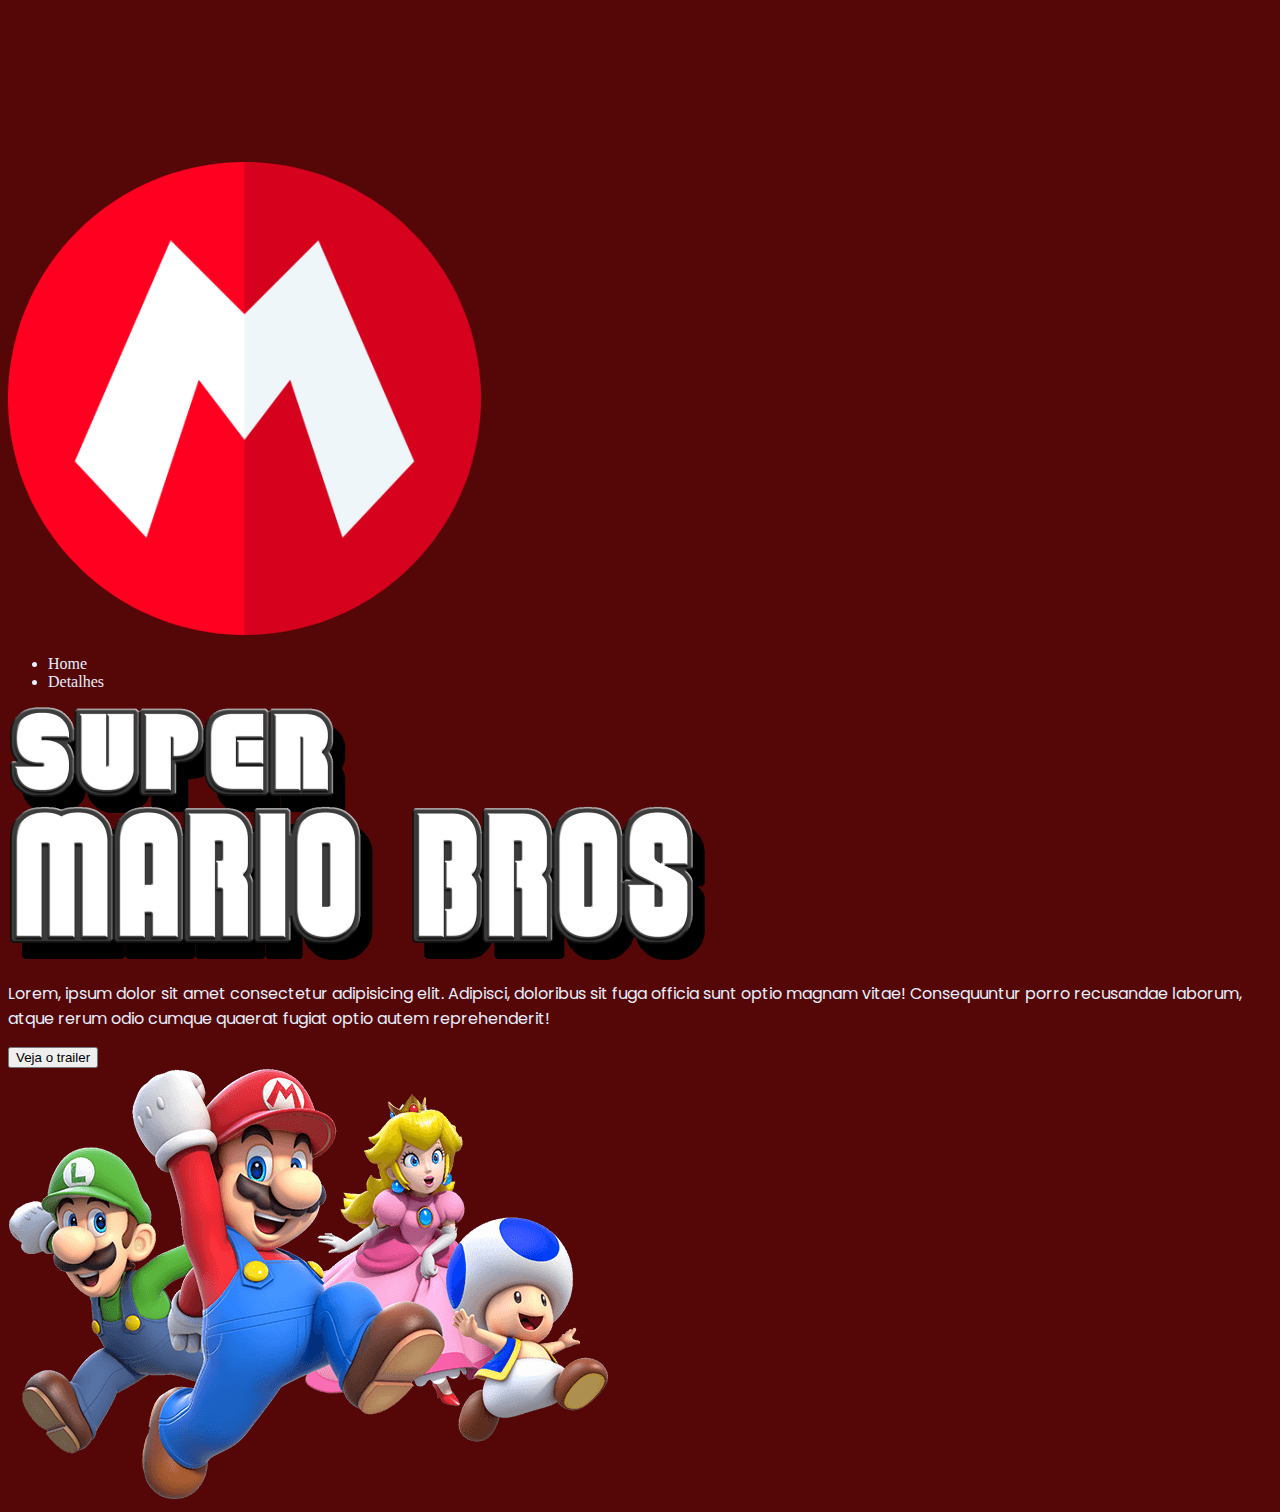
==== index.html @ 3b8373f4 "first commit - html" ====
<!DOCTYPE html>
<html lang="pt-BR">

<head>
    <meta charset="UTF-8">
    <meta http-equiv="X-UA-Compatible" content="IE=edge">
    <meta name="viewport" content="width=device-width, initial-scale=1.0">

    <link rel="preconnect" href="https://fonts.googleapis.com">
    <link rel="preconnect" href="https://fonts.gstatic.com" crossorigin>
    <link
        href="https://fonts.googleapis.com/css2?family=Poppins:wght@100;300;500&family=Roboto+Slab:wght@900&display=swap"
        rel="stylesheet">

    <link rel="stylesheet" href="./src/css/styles.css">

    <link rel="shortcut icon" href="./src/imagens/favicon.ico" type="image/x-icon">

    <title>Super Mario Bross - O Filme</title>
</head>

<body>

    <div class="video-background">
        <video class="video" autoplay loop muted>
            <source src="./src/video/video-mario.mp4" type="video/mp4">
        </video>
    </div>

    <header class="header">
        <a href="">
            <img class="logo" src="./src/imagens/logo-chapeu-mario.png" alt="Mario hat logo">
        </a>
        <nav>
            <ul class="menu">
                <li>Home</li>
                <li>Detalhes</li>
            </ul>
        </nav>
    </header>

    <main class="container">
        <div class="informations">
            <img calss="title-image" src="./src/imagens/titulo.png" alt="film title">
            <p class="description">
                Lorem, ipsum dolor sit amet consectetur adipisicing elit. Adipisci,
                doloribus sit fuga officia sunt optio magnam vitae! Consequuntur porro
                recusandae laborum, atque rerum odio cumque quaerat fugiat optio autem
                reprehenderit!
            </p>
            <button class="button-trailer">
                Veja o trailer
            </button>
        </div>
        <img class="mario" src="./src/imagens/super-mario-chars.png" alt="super mario chars">
    </main>
</body>

</html>
---- src/css/styles.css ----
body {
    background-color: rgb(85, 7, 7);
    color: rgb(231, 238, 252)
}

.description {
    font-family: "poppins";
}
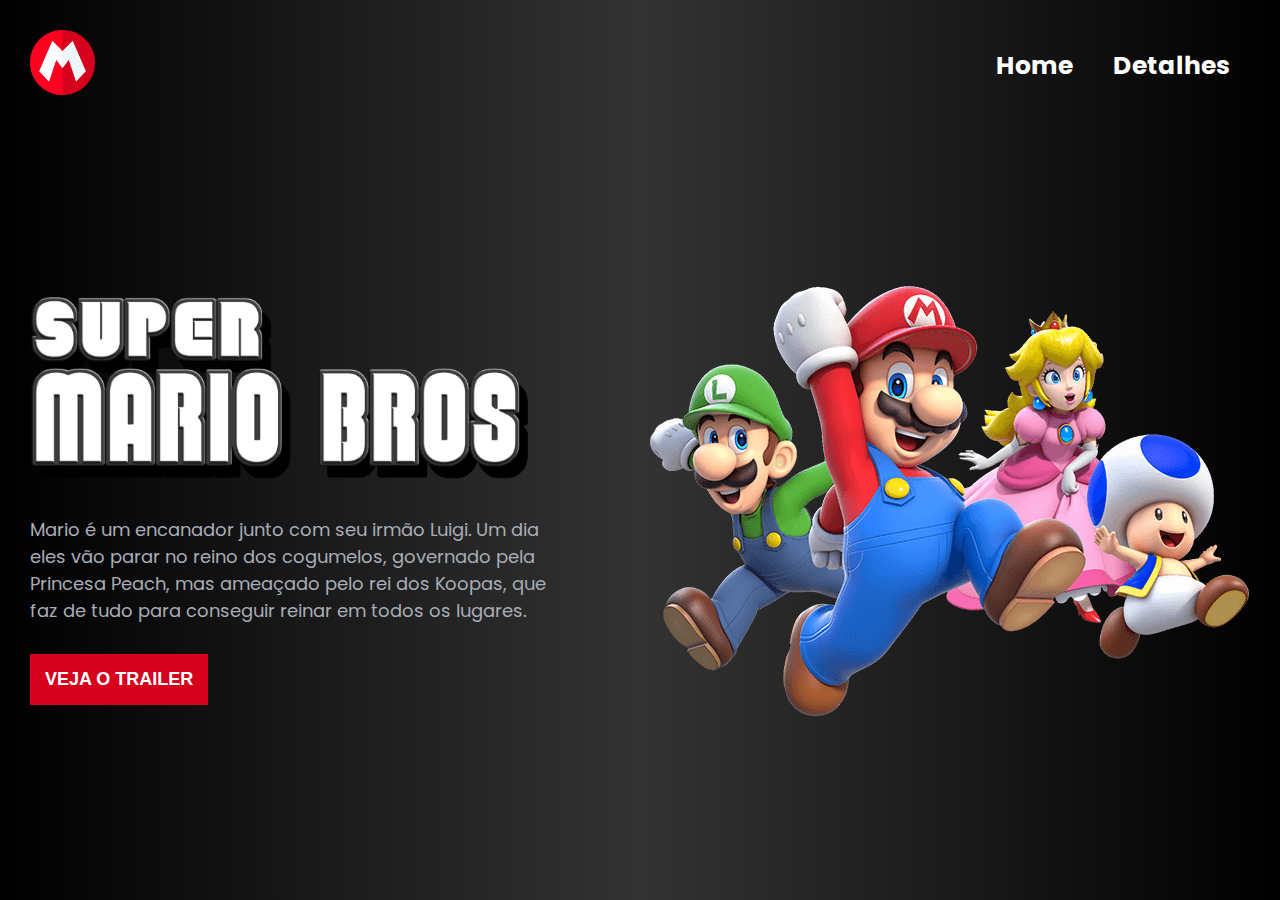
==== commit 292d2552: "css" ====
--- a/index.html
+++ b/index.html
@@ -6,21 +6,22 @@
     <meta http-equiv="X-UA-Compatible" content="IE=edge">
     <meta name="viewport" content="width=device-width, initial-scale=1.0">
 
+    <link rel="shortcut icon" href="./src/imagens/favicon.ico" type="image/x-icon">
+
     <link rel="preconnect" href="https://fonts.googleapis.com">
     <link rel="preconnect" href="https://fonts.gstatic.com" crossorigin>
-    <link
-        href="https://fonts.googleapis.com/css2?family=Poppins:wght@100;300;500&family=Roboto+Slab:wght@900&display=swap"
-        rel="stylesheet">
+    <link href="https://fonts.googleapis.com/css2?family=Poppins:wght@100;300;500&display=swap" rel="stylesheet" />
+
+    <link rel="stylesheet" href="./src/css/reset.css">
 
     <link rel="stylesheet" href="./src/css/styles.css">
 
-    <link rel="shortcut icon" href="./src/imagens/favicon.ico" type="image/x-icon">
+    <link rel="stylesheet" href="./src/css/responsive.css">
 
     <title>Super Mario Bross - O Filme</title>
 </head>
 
 <body>
-
     <div class="video-background">
         <video class="video" autoplay loop muted>
             <source src="./src/video/video-mario.mp4" type="video/mp4">
@@ -28,31 +29,39 @@
     </div>
 
     <header class="header">
-        <a href="">
+        <a>
             <img class="logo" src="./src/imagens/logo-chapeu-mario.png" alt="Mario hat logo">
         </a>
         <nav>
             <ul class="menu">
-                <li>Home</li>
-                <li>Detalhes</li>
+                <li><a href="#">Home</a></li>
+                <li><a href="#">Detalhes</a></li>
             </ul>
         </nav>
     </header>
-
     <main class="container">
         <div class="informations">
-            <img calss="title-image" src="./src/imagens/titulo.png" alt="film title">
+            <img class="t-image" src="./src/imagens/title.png" alt="film title">
             <p class="description">
-                Lorem, ipsum dolor sit amet consectetur adipisicing elit. Adipisci,
-                doloribus sit fuga officia sunt optio magnam vitae! Consequuntur porro
-                recusandae laborum, atque rerum odio cumque quaerat fugiat optio autem
-                reprehenderit!
+                Mario é um encanador junto com seu irmão Luigi. Um dia eles vão parar no reino dos cogumelos, governado
+                pela Princesa Peach, mas ameaçado pelo rei dos Koopas, que faz de tudo para conseguir reinar em todos os
+                lugares.
             </p>
             <button class="button-trailer">
                 Veja o trailer
             </button>
         </div>
         <img class="mario" src="./src/imagens/super-mario-chars.png" alt="super mario chars">
+
+        <div class="modal">
+            <div class="modal-content">
+                <span class="close-modal">X</span>
+                <iframe id="video" width="560" height="315" src="https://www.youtube.com/embed/Cb4WV4aXBpk"
+                    title="Trailer oficial" frameborder="1"
+                    allow="accelerometer; autoplay; clipboard-write; encrypted-media; gyroscope; picture-in-picture"
+                    allowfullscreen></iframe>
+            </div>
+        </div>
     </main>
 </body>
 
--- a/src/css/styles.css
+++ b/src/css/styles.css
@@ -1,8 +1,137 @@
 body {
-    background-color: rgb(85, 7, 7);
-    color: rgb(231, 238, 252)
+    font-family: 'Poppins';
 }
 
-.description {
-    font-family: "poppins";
-}+.header {
+    display: flex;
+    justify-content: space-between;
+    padding: 30px;
+    max-width: 1440px;
+    margin: 0 auto;
+}
+
+.header .logo {
+    width: 65px;
+}
+
+.header .menu {
+    display: flex;
+    align-items: center;
+    height: 100%;
+}
+
+.header nav li a {
+    font-weight: bold;
+    color: #ffffff;
+    font-size: 25px;
+    padding: 10px 20px;
+    border-radius: 50px;
+    transition: 360ms;
+}
+
+.header nav li a:hover {
+    background-color: #d5011d;
+}
+
+.container {
+    max-width: 1440px;
+    margin: 0 auto;
+    display: flex;
+    align-items: center;
+    height: calc(100vh - 132px);
+    padding: 0 30px 30px;
+}
+
+.container .t-image {
+    max-width: 500px;
+}
+
+.container .description {
+    color: #a8adb7;
+    width: 85%;
+    font-size: 18px;
+    margin: 30px 0;
+}
+
+.container .button-trailer {
+    background-color: #d5011d;
+    color: #ffffff;
+    padding: 15px;
+    font-size: 18px;
+    font-weight: bold;
+    cursor: pointer;
+    border: none;
+    text-transform: uppercase;
+    transition: 360ms all ease-in-out;
+}
+
+.container .button-trailer:hover {
+    transform: scale(1.15);
+}
+
+.video-background {
+    position: absolute;
+    z-index: -1;
+    width: 100vw;
+    height: 100vh;
+    overflow: hidden;
+    display: flex;
+    justify-content: center;
+}
+
+.video-background .video {
+    height: 100vh;
+}
+
+.video-background::after {
+    content: "";
+    width: 100vw;
+    height: 100vh;
+    position: absolute;
+    top: 0;
+    left: 0;
+    background: linear-gradient(90deg, rgba(0,0,0,1) 0%, rgba(0,0,0,0.8) 50%, rgba(0,0,0,1) 100%);
+}
+
+.modal {
+    position: fixed;
+    width: 100vw;
+    height: 100vh;
+    top: 0;
+    left: 0;
+    background-color: rgba(52, 52, 50, 0.749);
+    opacity: 0;
+    visibility: hidden;
+}
+
+.modal-content {
+    display: flex;
+    justify-content: center;
+    align-content: center;
+    flex-direction: column;
+    height: 100vh;
+    border-radius: 5px;
+    gap: 15px;
+}
+
+.close-modal {
+    background-color: #ffffff;
+    color: coral;
+    font-weight: bold;
+    font-size: 20px;
+    width: 40px;
+    text-align: center;
+    cursor: pointer;
+    border-radius: 10px;
+}
+
+.modal iframw {
+    border-width:  0px;
+    width: 640px;
+    height: 360px;
+}
+
+.modal.open {
+    opacity: 1;
+    visibility: visible;
+}
--- a/src/css/responsive.css
+++ b/src/css/responsive.css
@@ -0,0 +1,64 @@
+@media (max-width: 1200px) {
+    body {
+        background-color: rgb(230, 60, 60);
+    }
+
+    .video-background {
+        display: none;
+    }
+
+    .container {
+        flex-wrap: wrap;
+        justify-content: center;
+        height: auto;
+        gap: 30px
+    }
+    
+    .container .mario {
+        max-width: 50%;
+    }
+
+    .container .informations {
+        display: flex;
+        align-items: center;
+        flex-direction: column;
+    }
+
+    .container .description {
+        color: #ffffff;
+        text-align: center;
+    }
+
+    .container .button-trailer {
+        background-color: rgb(41, 56, 56);
+    }
+}
+
+@media (max-width: 500px) {
+    .header {
+        flex-wrap: wrap;
+        justify-content: center;
+        gap: 10px;
+    }
+
+    .container .t-image {
+        max-width: 75%;
+    }
+
+    .modal .close-modal {
+        width: 30px;
+        line-height: 30px;
+    }
+
+    .modal #video {
+        width: 300px;
+        height: 169px;
+    }
+}
+
+@media (max-width: 376px) {
+    .modal #video {
+        width: 250px;
+        height: 140px;
+    }
+}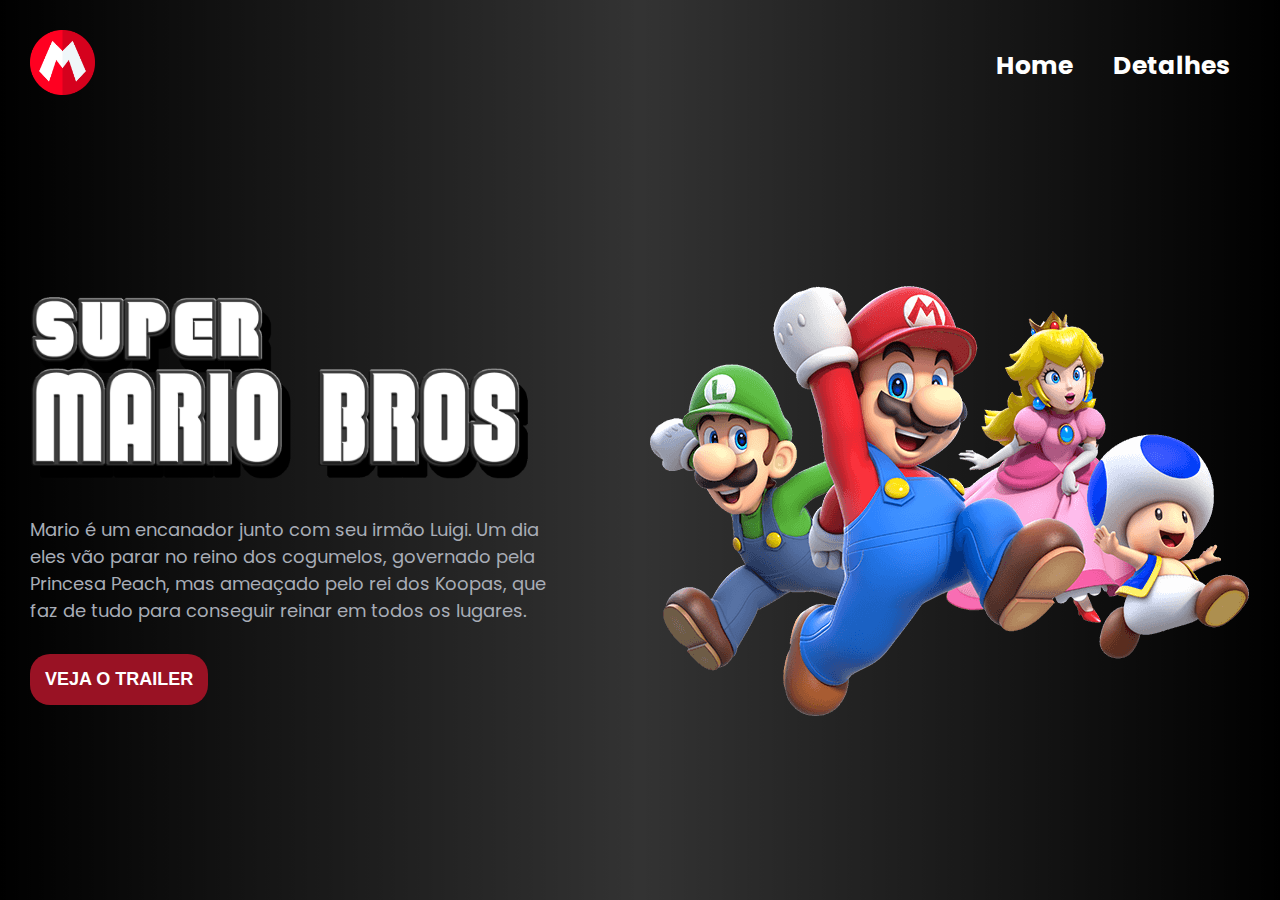
==== commit 2b390ab3: "js" ====
--- a/index.html
+++ b/index.html
@@ -63,6 +63,8 @@
             </div>
         </div>
     </main>
+
+    <script src="./src/js/index.js"></script>
 </body>
 
 </html>--- a/src/css/styles.css
+++ b/src/css/styles.css
@@ -54,19 +54,24 @@
 }
 
 .container .button-trailer {
-    background-color: #d5011d;
+    background-color: #991224;
     color: #ffffff;
     padding: 15px;
     font-size: 18px;
     font-weight: bold;
     cursor: pointer;
     border: none;
+    border-color: #ffffff;
+    border-radius: 20px;
     text-transform: uppercase;
     transition: 360ms all ease-in-out;
 }
 
 .container .button-trailer:hover {
     transform: scale(1.15);
+    background-color: #d5011d;
+    border: currentColor;
+    color: #ffffff;
 }
 
 .video-background {
@@ -107,7 +112,7 @@
 .modal-content {
     display: flex;
     justify-content: center;
-    align-content: center;
+    align-items: center;
     flex-direction: column;
     height: 100vh;
     border-radius: 5px;
@@ -125,7 +130,7 @@
     border-radius: 10px;
 }
 
-.modal iframw {
+.modal iframe {
     border-width:  0px;
     width: 640px;
     height: 360px;
--- a/src/css/responsive.css
+++ b/src/css/responsive.css
@@ -1,6 +1,7 @@
 @media (max-width: 1200px) {
     body {
-        background-color: rgb(230, 60, 60);
+        background: linear-gradient(90deg, rgba(213,13,41,1) 0%, rgba(136,19,38,1) 10%, rgba(78,2,20,1) 25%, rgba(46,0,15,1) 50%, rgba(78,2,20,1) 75%, rgba(136,19,38,1) 90%, rgba(213,13,41,1) 100%);
+
     }
 
     .video-background {
@@ -30,7 +31,10 @@
     }
 
     .container .button-trailer {
-        background-color: rgb(41, 56, 56);
+        background-color: rgb(255, 255, 255);
+        border: none;
+        border-color: #ffffff;
+        color: crimson;
     }
 }
 
